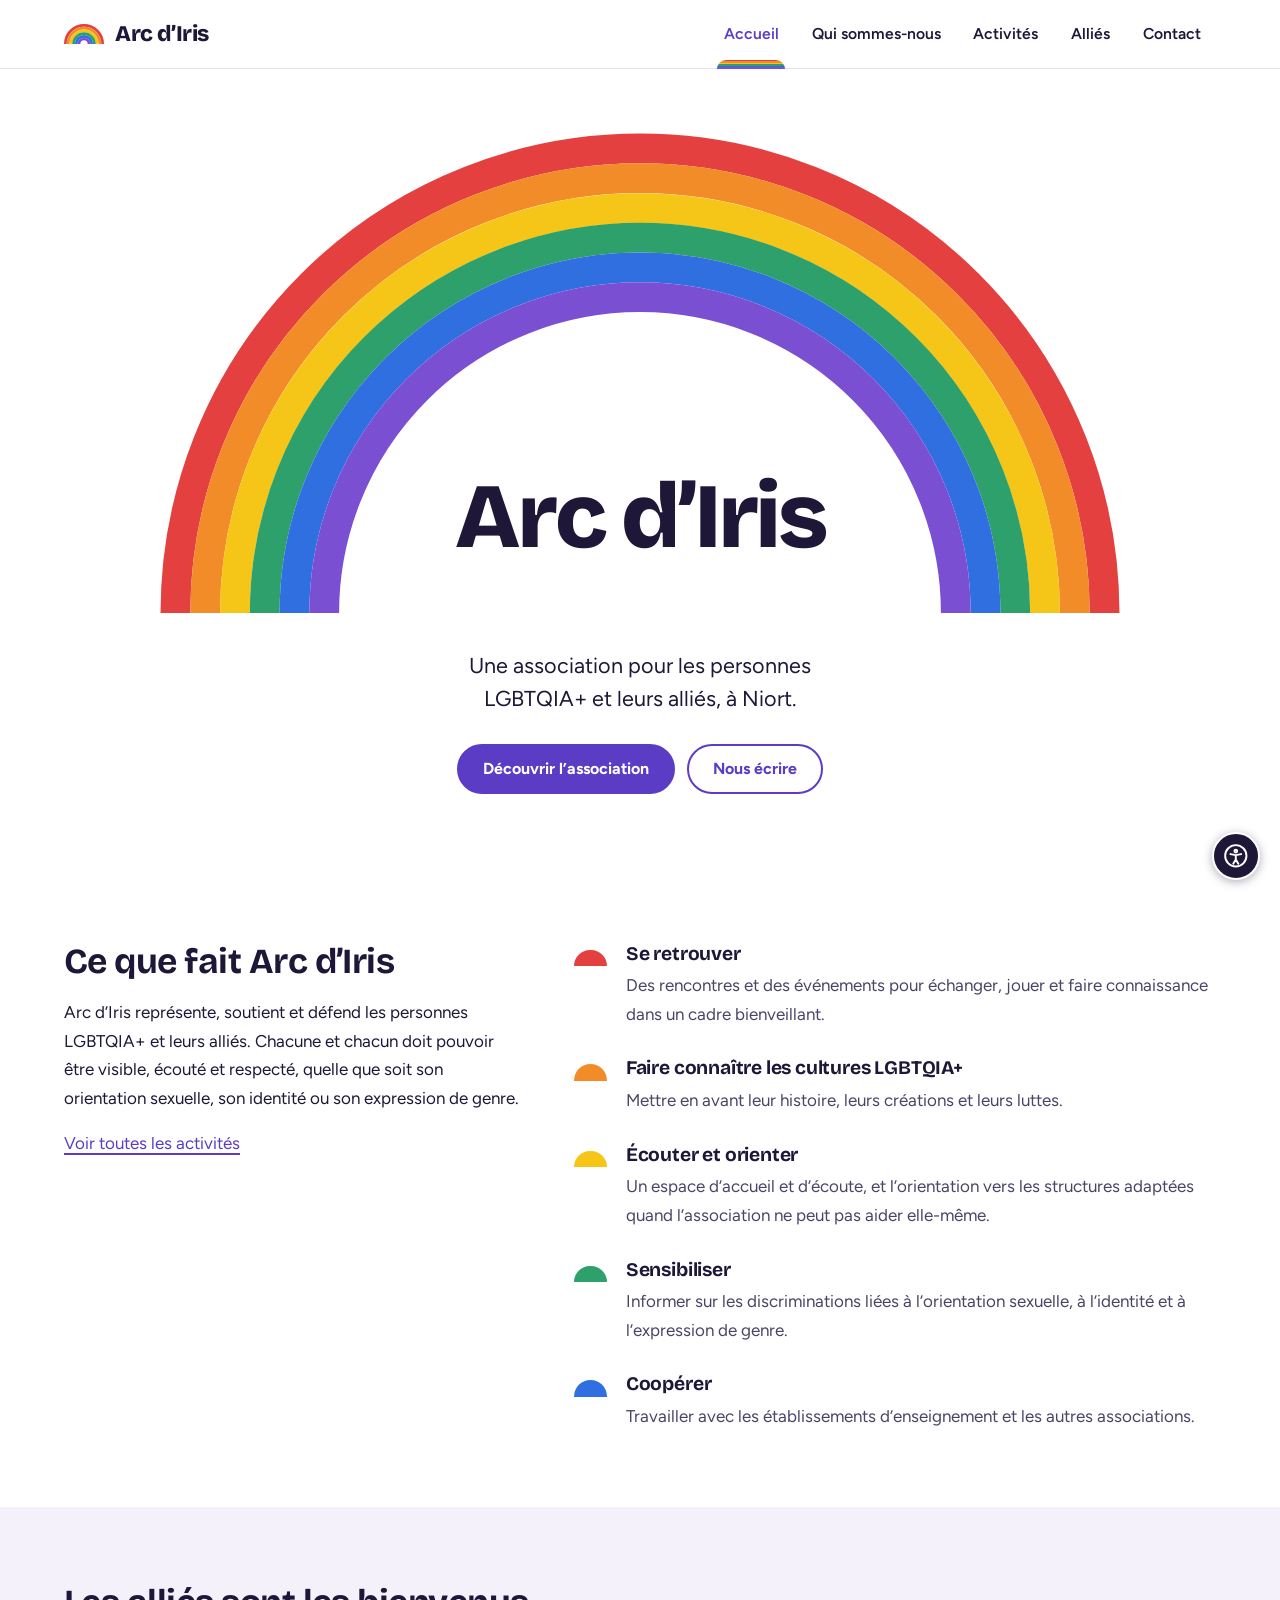
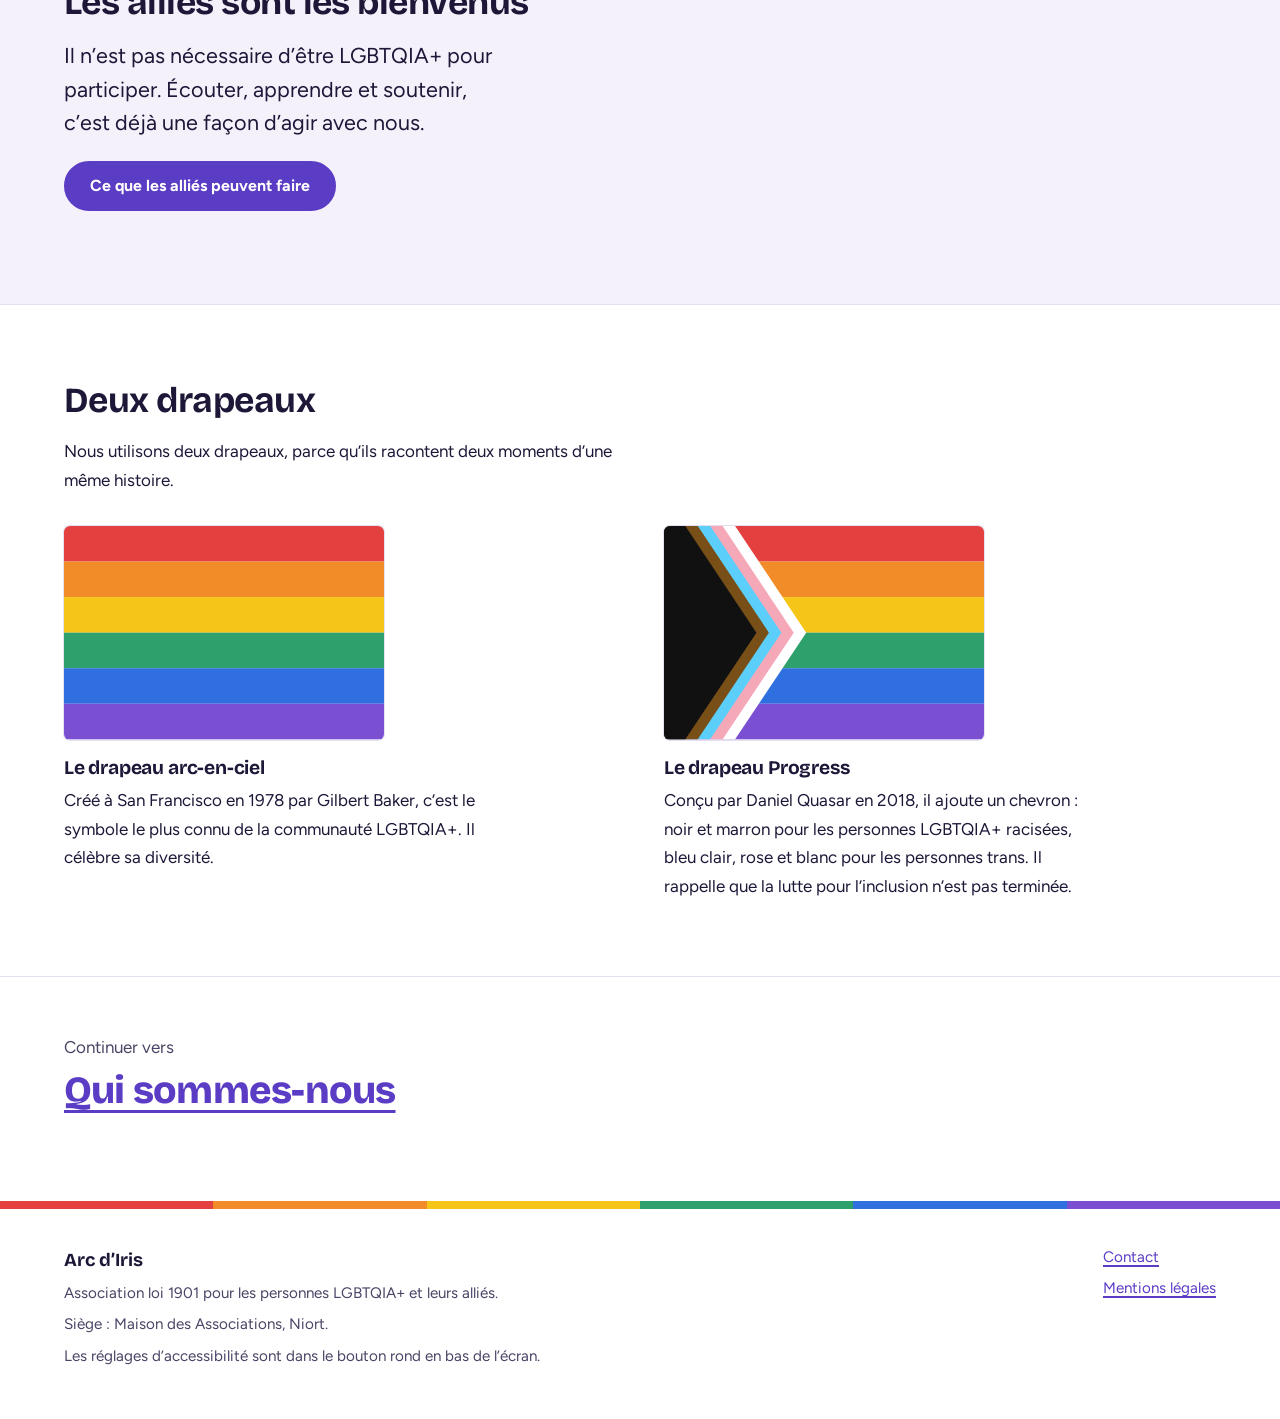
==== index.html @ 32a2a0da "Add files via upload" ====
<!doctype html>
<html lang="fr">
<head>
<meta charset="utf-8">
<meta name="viewport" content="width=device-width, initial-scale=1">
<title>Arc d’Iris – Association LGBTQIA+ et alliée à Niort</title>
<meta name="description" content="Arc d’Iris est une association loi 1901 qui représente, soutient et défend les personnes LGBTQIA+ et leurs alliés, à Niort.">
<meta name="theme-color" content="#ffffff">
<meta name="color-scheme" content="light">
<meta property="og:title" content="Arc d’Iris – Association LGBTQIA+ et alliée à Niort">
<meta property="og:description" content="Arc d’Iris est une association loi 1901 qui représente, soutient et défend les personnes LGBTQIA+ et leurs alliés, à Niort.">
<meta property="og:type" content="website">
<meta property="og:locale" content="fr_FR">
<link rel="icon" href="favicon.svg" type="image/svg+xml">
<link rel="preload" href="assets/fonts/bricolage-grotesque-latin-wght-normal.woff2" as="font" type="font/woff2" crossorigin>
<link rel="preload" href="assets/fonts/figtree-latin-wght-normal.woff2" as="font" type="font/woff2" crossorigin>
<script src="assets/js/prefs.js"></script>
<link rel="stylesheet" href="assets/css/style.css">
</head>
<body data-page="accueil">
<a class="lien-evitement" href="#contenu">Aller au contenu</a>
<header class="entete">
  <div class="wrap entete-interieur">
    <a class="marque" href="index.html" aria-label="Arc d’Iris, accueil"><svg viewBox="0 0 44 22" aria-hidden="true" focusable="false"><path class="b1" d="M1.5 22 A20.5 20.5 0 0 1 42.5 22"/><path class="b2" d="M4.5 22 A17.5 17.5 0 0 1 39.5 22"/><path class="b3" d="M7.5 22 A14.5 14.5 0 0 1 36.5 22"/><path class="b4" d="M10.5 22 A11.5 11.5 0 0 1 33.5 22"/><path class="b5" d="M13.5 22 A8.5 8.5 0 0 1 30.5 22"/><path class="b6" d="M16.5 22 A5.5 5.5 0 0 1 27.5 22"/></svg><span>Arc d’Iris</span></a>
    <nav class="nav" aria-label="Navigation principale"><a href="index.html" aria-current="page">Accueil<span class="arc-actif" aria-hidden="true"></span></a><a href="qui-sommes-nous.html">Qui sommes-nous</a><a href="activites.html">Activités</a><a href="allies.html">Alliés</a><a href="contact.html">Contact</a></nav>
  </div>
</header>
<main id="contenu">
<section class="heros">
  <div class="wrap">
    <div class="heros-arc">
      <svg viewBox="0 0 1200 600" aria-hidden="true" focusable="false"><defs>
      <pattern id="pm1" width="12" height="12" patternUnits="userSpaceOnUse" patternTransform="rotate(45)"><line x1="0" y1="0" x2="0" y2="12" stroke="#000" stroke-opacity=".5" stroke-width="3"/></pattern>
      <pattern id="pm2" width="14" height="14" patternUnits="userSpaceOnUse"><circle cx="7" cy="7" r="2.6" fill="#000" fill-opacity=".5"/></pattern>
      <pattern id="pm3" width="12" height="12" patternUnits="userSpaceOnUse"><line x1="0" y1="6" x2="12" y2="6" stroke="#000" stroke-opacity=".45" stroke-width="3"/></pattern>
      <pattern id="pm4" width="14" height="14" patternUnits="userSpaceOnUse" patternTransform="rotate(45)"><path d="M0 7H14M7 0V14" stroke="#000" stroke-opacity=".5" stroke-width="2.4"/></pattern>
      <pattern id="pm5" width="12" height="12" patternUnits="userSpaceOnUse"><line x1="6" y1="0" x2="6" y2="12" stroke="#000" stroke-opacity=".5" stroke-width="3"/></pattern>
      <pattern id="pm6" width="12" height="12" patternUnits="userSpaceOnUse" patternTransform="rotate(-45)"><line x1="0" y1="0" x2="0" y2="12" stroke="#000" stroke-opacity=".5" stroke-width="3"/></pattern>
    </defs><path class="bande b1" pathLength="1" style="--i:0" d="M38 600 A562 562 0 0 1 1162 600"/><path class="bande b2" pathLength="1" style="--i:1" d="M74 600 A526 526 0 0 1 1126 600"/><path class="bande b3" pathLength="1" style="--i:2" d="M110 600 A490 490 0 0 1 1090 600"/><path class="bande b4" pathLength="1" style="--i:3" d="M146 600 A454 454 0 0 1 1054 600"/><path class="bande b5" pathLength="1" style="--i:4" d="M182 600 A418 418 0 0 1 1018 600"/><path class="bande b6" pathLength="1" style="--i:5" d="M218 600 A382 382 0 0 1 982 600"/><path class="motif m1" stroke="url(#pm1)" d="M38 600 A562 562 0 0 1 1162 600"/><path class="motif m2" stroke="url(#pm2)" d="M74 600 A526 526 0 0 1 1126 600"/><path class="motif m3" stroke="url(#pm3)" d="M110 600 A490 490 0 0 1 1090 600"/><path class="motif m4" stroke="url(#pm4)" d="M146 600 A454 454 0 0 1 1054 600"/><path class="motif m5" stroke="url(#pm5)" d="M182 600 A418 418 0 0 1 1018 600"/><path class="motif m6" stroke="url(#pm6)" d="M218 600 A382 382 0 0 1 982 600"/></svg>
      <h1 class="heros-titre">Arc d’Iris</h1>
    </div>
    <div class="heros-texte">
      <p class="lead">Une association pour les personnes LGBTQIA+ et leurs alliés, à Niort.</p>
      <div class="actions">
        <a class="bouton" href="qui-sommes-nous.html">Découvrir l’association</a>
        <a class="bouton discret" href="contact.html">Nous écrire</a>
      </div>
    </div>
  </div>
</section>

<section class="bloc">
  <div class="wrap deux-col">
    <div>
      <h2>Ce que fait Arc d’Iris</h2>
      <p class="texte">Arc d’Iris représente, soutient et défend les personnes LGBTQIA+ et leurs alliés. Chacune et chacun doit pouvoir être visible, écouté et respecté, quelle que soit son orientation sexuelle, son identité ou son expression de genre.</p>
      <p class="texte"><a href="activites.html">Voir toutes les activités</a></p>
    </div>
    <ul class="liste-arc" style="margin-top:0"><li><h3>Se retrouver</h3><p>Des rencontres et des événements pour échanger, jouer et faire connaissance dans un cadre bienveillant.</p></li><li><h3>Faire connaître les cultures LGBTQIA+</h3><p>Mettre en avant leur histoire, leurs créations et leurs luttes.</p></li><li><h3>Écouter et orienter</h3><p>Un espace d’accueil et d’écoute, et l’orientation vers les structures adaptées quand l’association ne peut pas aider elle-même.</p></li><li><h3>Sensibiliser</h3><p>Informer sur les discriminations liées à l’orientation sexuelle, à l’identité et à l’expression de genre.</p></li><li><h3>Coopérer</h3><p>Travailler avec les établissements d’enseignement et les autres associations.</p></li></ul>
  </div>
</section>

<section class="bloc teinte">
  <div class="wrap">
    <h2>Les alliés sont les bienvenus</h2>
    <p class="lead">Il n’est pas nécessaire d’être LGBTQIA+ pour participer. Écouter, apprendre et soutenir, c’est déjà une façon d’agir avec nous.</p>
    <p style="margin-top:1.25rem"><a class="bouton" href="allies.html">Ce que les alliés peuvent faire</a></p>
  </div>
</section>

<section class="bloc">
  <div class="wrap">
    <h2>Deux drapeaux</h2>
    <p class="texte">Nous utilisons deux drapeaux, parce qu’ils racontent deux moments d’une même histoire.</p>
    <div class="drapeaux">
      <figure class="drapeau" style="margin:0">
        <svg viewBox="0 0 90 60" role="img" aria-label="Drapeau arc-en-ciel : six bandes horizontales, du rouge en haut au violet en bas"><rect y="0" width="90" height="10" class="f1"/><rect y="10" width="90" height="10" class="f2"/><rect y="20" width="90" height="10" class="f3"/><rect y="30" width="90" height="10" class="f4"/><rect y="40" width="90" height="10" class="f5"/><rect y="50" width="90" height="10" class="f6"/></svg>
        <figcaption><h3>Le drapeau arc-en-ciel</h3>Créé à San Francisco en 1978 par Gilbert Baker, c’est le symbole le plus connu de la communauté LGBTQIA+. Il célèbre sa diversité.</figcaption>
      </figure>
      <figure class="drapeau" style="margin:0">
        <svg viewBox="0 0 90 60" role="img" aria-label="Drapeau Progress : les six bandes arc-en-ciel, avec un chevron pointant vers la droite en noir, marron, bleu clair, rose et blanc"><rect y="0" width="90" height="10" class="f1"/><rect y="10" width="90" height="10" class="f2"/><rect y="20" width="90" height="10" class="f3"/><rect y="30" width="90" height="10" class="f4"/><rect y="40" width="90" height="10" class="f5"/><rect y="50" width="90" height="10" class="f6"/><polygon class="fb" points="0,0 20,0 40,30 20,60 0,60"/><polygon class="fr" points="0,0 16.5,0 36.5,30 16.5,60 0,60"/><polygon class="fc" points="0,0 13,0 33,30 13,60 0,60"/><polygon class="fm" points="0,0 9.5,0 29.5,30 9.5,60 0,60"/><polygon class="fn" points="0,0 6,0 26,30 6,60 0,60"/></svg>
        <figcaption><h3>Le drapeau Progress</h3>Conçu par Daniel Quasar en 2018, il ajoute un chevron&nbsp;: noir et marron pour les personnes LGBTQIA+ racisées, bleu clair, rose et blanc pour les personnes trans. Il rappelle que la lutte pour l’inclusion n’est pas terminée.</figcaption>
      </figure>
    </div>
  </div>
</section>
<div class="suite"><div class="wrap">
  <p>Continuer vers</p>
  <a href="qui-sommes-nous.html">Qui sommes-nous</a>
</div></div>
</main>
<footer class="pied">
  <div class="pied-arc" aria-hidden="true"></div>
  <div class="wrap pied-interieur">
    <div>
      <p><strong>Arc d’Iris</strong></p>
      <p>Association loi 1901 pour les personnes LGBTQIA+ et leurs alliés.</p>
      <p>Siège&nbsp;: Maison des Associations, Niort.</p>
      <p>Les réglages d’accessibilité sont dans le bouton rond en bas de l’écran.</p>
    </div>
    <div class="pied-liens">
      <a href="contact.html">Contact</a>
      <a href="mentions-legales.html">Mentions légales</a>
    </div>
  </div>
</footer>
<nav class="onglets" aria-label="Navigation principale (mobile)"><a href="index.html" aria-current="page" aria-label="Accueil"><span class="arc-actif" aria-hidden="true"></span><svg viewBox="0 0 24 24" aria-hidden="true" focusable="false"><path d="M3 9l9-7 9 7v11a2 2 0 0 1-2 2H5a2 2 0 0 1-2-2z"/><polyline points="9 22 9 12 15 12 15 22"/></svg><span>Accueil</span></a><a href="qui-sommes-nous.html" aria-label="Qui sommes-nous"><svg viewBox="0 0 24 24" aria-hidden="true" focusable="false"><path d="M17 21v-2a4 4 0 0 0-4-4H5a4 4 0 0 0-4 4v2"/><circle cx="9" cy="7" r="4"/><path d="M23 21v-2a4 4 0 0 0-3-3.87"/><path d="M16 3.13a4 4 0 0 1 0 7.75"/></svg><span>Nous</span></a><a href="activites.html" aria-label="Activités"><svg viewBox="0 0 24 24" aria-hidden="true" focusable="false"><rect x="3" y="4" width="18" height="18" rx="2"/><line x1="16" y1="2" x2="16" y2="6"/><line x1="8" y1="2" x2="8" y2="6"/><line x1="3" y1="10" x2="21" y2="10"/></svg><span>Activités</span></a><a href="allies.html" aria-label="Alliés"><svg viewBox="0 0 24 24" aria-hidden="true" focusable="false"><path d="M20.84 4.61a5.5 5.5 0 0 0-7.78 0L12 5.67l-1.06-1.06a5.5 5.5 0 0 0-7.78 7.78l1.06 1.06L12 21.23l7.78-7.78 1.06-1.06a5.5 5.5 0 0 0 0-7.78z"/></svg><span>Alliés</span></a><a href="contact.html" aria-label="Contact"><svg viewBox="0 0 24 24" aria-hidden="true" focusable="false"><path d="M4 4h16c1.1 0 2 .9 2 2v12c0 1.1-.9 2-2 2H4c-1.1 0-2-.9-2-2V6c0-1.1.9-2 2-2z"/><polyline points="22,6 12,13 2,6"/></svg><span>Contact</span></a></nav>
<button type="button" id="acc-bouton" class="acc-bouton" aria-expanded="false" aria-controls="acc-panneau" aria-label="Réglages d’accessibilité"><svg viewBox="0 0 24 24" aria-hidden="true" focusable="false"><circle cx="12" cy="12" r="10"/><circle cx="12" cy="7.6" r="1.3"/><path d="M7 10.4l5 1 5-1M12 11.4v4M9.6 19.5l2.4-4.1 2.4 4.1"/></svg></button>
<div id="acc-panneau" class="acc-panneau" role="dialog" aria-labelledby="acc-titre" hidden>
  <div class="acc-entete"><h2 id="acc-titre">Accessibilité</h2><button type="button" class="acc-fermer" aria-label="Fermer les réglages">×</button></div>
  <fieldset><legend>Couleurs</legend><div class="acc-choix"><label><input type="radio" name="p-couleurs" data-pref="couleurs" value="arc"><span>Arc-en-ciel</span></label><label><input type="radio" name="p-couleurs" data-pref="couleurs" value="daltonien"><span>Daltonisme</span></label><label><input type="radio" name="p-couleurs" data-pref="couleurs" value="mono"><span>Sans couleur</span></label></div><p class="acc-aide">«&nbsp;Daltonisme&nbsp;» utilise une palette lisible par tous les types de daltonisme et ajoute des motifs sur les bandes.</p></fieldset>
  <label class="acc-interrupteur"><input type="checkbox" data-pref="contraste" data-oui="eleve"><span>Contraste élevé</span></label>
  <fieldset><legend>Taille du texte</legend><div class="acc-choix"><label><input type="radio" name="p-taille" data-pref="taille" value="1"><span>A</span></label><label><input type="radio" name="p-taille" data-pref="taille" value="2"><span>A+</span></label><label><input type="radio" name="p-taille" data-pref="taille" value="3"><span>A++</span></label></div></fieldset>
  <label class="acc-interrupteur"><input type="checkbox" data-pref="police" data-oui="lisible"><span>Police très lisible</span></label>
  <label class="acc-interrupteur"><input type="checkbox" data-pref="espace" data-oui="aere"><span>Texte plus aéré</span></label>
  <label class="acc-interrupteur"><input type="checkbox" data-pref="mouvement" data-oui="reduit"><span>Réduire les animations</span></label>
  <fieldset><legend>Côté du pouce</legend><div class="acc-choix"><label><input type="radio" name="p-cote" data-pref="cote" value="gauche"><span>À gauche</span></label><label><input type="radio" name="p-cote" data-pref="cote" value="droite"><span>À droite</span></label></div><p class="acc-aide">Place ce bouton du côté de votre main.</p></fieldset>
  <label class="acc-interrupteur"><input type="checkbox" data-pref="zones" data-oui="grandes"><span>Grandes zones à toucher</span></label>
  <label class="acc-interrupteur"><input type="checkbox" data-pref="fleches" data-oui="oui"><span>Naviguer avec les flèches du clavier</span></label>
  <fieldset data-lecture><legend>Écouter cette page</legend>
    <div class="acc-lecture">
      <button type="button" data-lire="start">Écouter</button>
      <button type="button" data-lire="pause">Pause</button>
      <button type="button" data-lire="stop">Arrêter</button>
    </div>
    <div class="acc-lecture" style="margin-top:.5rem">
      <span class="acc-vitesse">Vitesse
        <button type="button" data-lire="moins" aria-label="Ralentir la lecture">−</button>
        <span class="acc-vitesse-val" aria-live="polite">1,0×</span>
        <button type="button" data-lire="plus" aria-label="Accélérer la lecture">+</button>
      </span>
    </div>
    <p class="acc-etat" role="status"></p>
  </fieldset>
  <button type="button" class="acc-reset">Rétablir les réglages d’origine</button>
</div>
<script src="assets/js/app.js" defer></script>
</body>
</html>
---- assets/css/style.css ----
/* Arc d'Iris — feuille de style unique
   Principes : fond blanc, violet d'iris comme identité, arc-en-ciel en accent,
   la couleur n'est jamais la seule source d'information. */

@font-face { font-family: "Bricolage Grotesque"; src: url("../fonts/bricolage-grotesque-latin-wght-normal.woff2") format("woff2"); font-weight: 200 800; font-display: swap; }
@font-face { font-family: "Figtree"; src: url("../fonts/figtree-latin-wght-normal.woff2") format("woff2"); font-weight: 300 900; font-display: swap; }
@font-face { font-family: "Atkinson Hyperlegible"; src: url("../fonts/atkinson-hyperlegible-latin-400-normal.woff2") format("woff2"); font-weight: 400; font-display: swap; }
@font-face { font-family: "Atkinson Hyperlegible"; src: url("../fonts/atkinson-hyperlegible-latin-700-normal.woff2") format("woff2"); font-weight: 700; font-display: swap; }

/* ---------- Jetons ---------- */
:root {
  --blanc: #ffffff;
  --encre: #1e1738;
  --encre-doux: #4a4466;
  --filet: #e4e0ef;

  /* Les six bandes de l'arc */
  --c1: #e4403f; --c2: #f28c28; --c3: #f5c518; --c4: #2ea06b; --c5: #2f6fe0; --c6: #7a4fd2;

  /* Accent par page (versions foncées : lisibles en texte sur blanc) */
  --acc-accueil: #5b3cc4;
  --acc-qui: #1d4ed8;
  --acc-activites: #c2410c;
  --acc-allies: #15803d;
  --acc-contact: #be185d;
  --acc-legal: #5b3cc4;

  --police-titre: "Bricolage Grotesque", "Trebuchet MS", system-ui, sans-serif;
  --police-texte: "Figtree", system-ui, -apple-system, "Segoe UI", sans-serif;

  --gutter: 1.25rem;
  --entete-h: 4.25rem;
  --onglets-h: 4.5rem;
  --rayon: 0.75rem;
}

/* Palette adaptée aux daltoniens (Okabe-Ito) + motifs sur les bandes */
html[data-couleurs="daltonien"] {
  --c1: #d55e00; --c2: #e69f00; --c3: #f0e442; --c4: #009e73; --c5: #0072b2; --c6: #cc79a7;
  --acc-accueil: #0072b2; --acc-qui: #0072b2; --acc-activites: #a84300;
  --acc-allies: #00785a; --acc-contact: #9b3f7b; --acc-legal: #0072b2;
}
/* Sans couleur */
html[data-couleurs="mono"] {
  --c1: #2b2b2b; --c2: #565656; --c3: #818181; --c4: #a8a8a8; --c5: #c9c9c9; --c6: #e2e2e2;
  --acc-accueil: #1e1738; --acc-qui: #1e1738; --acc-activites: #1e1738;
  --acc-allies: #1e1738; --acc-contact: #1e1738; --acc-legal: #1e1738;
}
/* Contraste élevé */
html[data-contraste="eleve"] {
  --encre: #000000; --encre-doux: #000000; --filet: #000000;
  --acc-accueil: #26187f; --acc-qui: #26187f; --acc-activites: #26187f;
  --acc-allies: #26187f; --acc-contact: #26187f; --acc-legal: #26187f;
}

html[data-police="lisible"] { --police-titre: "Atkinson Hyperlegible", system-ui, sans-serif; --police-texte: "Atkinson Hyperlegible", system-ui, sans-serif; }
html[data-taille="2"] { font-size: 112.5%; }
html[data-taille="3"] { font-size: 125%; }

body[data-page="accueil"] { --accent: var(--acc-accueil); }
body[data-page="qui"] { --accent: var(--acc-qui); }
body[data-page="activites"] { --accent: var(--acc-activites); }
body[data-page="allies"] { --accent: var(--acc-allies); }
body[data-page="contact"] { --accent: var(--acc-contact); }
body[data-page="legal"] { --accent: var(--acc-legal); }

/* ---------- Base ---------- */
*, *::before, *::after { box-sizing: border-box; }
html { scroll-behavior: smooth; -webkit-text-size-adjust: 100%; }
body {
  margin: 0;
  background: var(--blanc);
  color: var(--encre);
  font-family: var(--police-texte);
  font-size: 1.0625rem;
  line-height: 1.68;
  text-rendering: optimizeLegibility;
}
html[data-espace="aere"] body { line-height: 1.95; letter-spacing: 0.03em; word-spacing: 0.12em; }
html[data-espace="aere"] p { margin-bottom: 1.6em; }

h1, h2, h3 { font-family: var(--police-titre); color: var(--encre); margin: 0; text-wrap: balance; }
h1 { font-weight: 800; font-size: clamp(2.5rem, 6.5vw, 4.25rem); line-height: 1.04; letter-spacing: -0.03em; }
h2 { font-weight: 700; font-size: clamp(1.55rem, 3.3vw, 2.2rem); line-height: 1.15; letter-spacing: -0.015em; margin-bottom: 1rem; }
h3 { font-weight: 700; font-size: 1.2rem; line-height: 1.3; letter-spacing: -0.01em; }
p { margin: 0 0 1em; text-wrap: pretty; }
.lead, .heros-texte p { text-wrap: balance; }

a { color: var(--accent, var(--acc-accueil)); text-decoration-thickness: 2px; text-underline-offset: 0.22em; }
a:hover { color: color-mix(in srgb, var(--accent) 75%, #000); }

:focus-visible { outline: 3px solid var(--accent, var(--acc-accueil)); outline-offset: 3px; border-radius: 4px; }

.wrap { width: min(100% - 2 * var(--gutter), 72rem); margin-inline: auto; }
.texte { max-width: 40rem; }
.wrap.texte { max-width: none; }
.wrap.texte > * { max-width: 40rem; }
.lead { font-size: clamp(1.15rem, 2vw, 1.35rem); line-height: 1.55; color: var(--encre); max-width: 38rem; }
.sr-only { position: absolute; width: 1px; height: 1px; margin: -1px; padding: 0; overflow: hidden; clip: rect(0 0 0 0); white-space: nowrap; border: 0; }

.lien-evitement { position: absolute; left: var(--gutter); top: -4rem; z-index: 200; background: var(--encre); color: #fff; padding: 0.75rem 1.1rem; border-radius: 0 0 var(--rayon) var(--rayon); }
.lien-evitement:focus { top: 0; color: #fff; }

/* ---------- Transitions entre pages ---------- */
@media (prefers-reduced-motion: no-preference) {
  @view-transition { navigation: auto; }
}
::view-transition-old(root) { animation: 160ms ease-in both fondu-sortie; }
::view-transition-new(root) { animation: 320ms ease-out 60ms both fondu-entree; }
@keyframes fondu-sortie { to { opacity: 0; } }
@keyframes fondu-entree { from { opacity: 0; transform: translateY(6px); } }
::view-transition-group(arc-nav) { animation-duration: 420ms; animation-timing-function: cubic-bezier(0.3, 0.7, 0.2, 1); }
.entete { view-transition-name: entete; }
.onglets { view-transition-name: onglets; }
.acc-bouton { view-transition-name: acc-bouton; }
.arc-actif { view-transition-name: arc-nav; }
html[data-mouvement="reduit"]::view-transition-group(*),
html[data-mouvement="reduit"]::view-transition-old(*),
html[data-mouvement="reduit"]::view-transition-new(*) { animation: none !important; }

/* ---------- En-tête ---------- */
.entete {
  position: sticky; top: 0; z-index: 50;
  background: rgba(255, 255, 255, 0.94);
  -webkit-backdrop-filter: blur(8px); backdrop-filter: blur(8px);
  border-bottom: 1px solid var(--filet);
  transition: transform 0.28s ease;
}
.entete-interieur { display: flex; align-items: center; justify-content: space-between; min-height: var(--entete-h); }
.marque { display: inline-flex; align-items: center; gap: 0.7rem; text-decoration: none; color: var(--encre); font: 800 1.4rem/1 var(--police-titre); letter-spacing: -0.025em; }
.marque:hover { color: var(--encre); }
.marque svg { width: 2.5rem; height: 1.25rem; fill: none; stroke-width: 3; }
.b1 { stroke: var(--c1); } .b2 { stroke: var(--c2); } .b3 { stroke: var(--c3); }
.b4 { stroke: var(--c4); } .b5 { stroke: var(--c5); } .b6 { stroke: var(--c6); }

.nav { display: none; }
@media (min-width: 52rem) { .nav { display: flex; gap: 0.15rem; } }
.nav a {
  position: relative; display: flex; align-items: center; min-height: var(--entete-h);
  padding: 0 0.95rem; color: var(--encre); text-decoration: none; font-weight: 600; font-size: 0.98rem;
}
.nav a:hover, .nav a[aria-current="page"] { color: var(--accent); }
html[data-zones="grandes"] .nav a { padding: 0 1.3rem; }

/* Petit arc-en-ciel qui marque la page active et glisse d'une page à l'autre */
.arc-actif {
  position: absolute; left: 0.55rem; right: 0.55rem; bottom: -1px; height: 9px;
  border-radius: 9px 9px 0 0;
  background: linear-gradient(to bottom,
    var(--c1) 0 16.66%, var(--c2) 16.66% 33.33%, var(--c3) 33.33% 50%,
    var(--c4) 50% 66.66%, var(--c5) 66.66% 83.33%, var(--c6) 83.33% 100%);
  pointer-events: none;
}

/* Barre d'onglets (mobile) : à portée de pouce */
.onglets {
  display: flex; position: fixed; left: 0; right: 0; bottom: 0; z-index: 60;
  background: #fff; border-top: 1px solid var(--filet);
  padding-bottom: env(safe-area-inset-bottom);
}
@media (min-width: 52rem) { .onglets { display: none; } }
.onglets a {
  position: relative; flex: 1; display: flex; flex-direction: column; align-items: center; justify-content: center; gap: 0.25rem;
  min-height: var(--onglets-h); padding: 0.4rem 0.2rem; color: var(--encre-doux);
  text-decoration: none; font-size: 0.8rem; font-weight: 600; line-height: 1.1;
}
.onglets a[aria-current="page"] { color: var(--accent); }
.onglets svg { width: 1.45rem; height: 1.45rem; fill: none; stroke: currentColor; stroke-width: 1.8; stroke-linecap: round; stroke-linejoin: round; }
.onglets .arc-actif { top: -1px; bottom: auto; left: 24%; right: 24%; border-radius: 0 0 9px 9px; background: linear-gradient(to top,
    var(--c1) 0 16.66%, var(--c2) 16.66% 33.33%, var(--c3) 33.33% 50%,
    var(--c4) 50% 66.66%, var(--c5) 66.66% 83.33%, var(--c6) 83.33% 100%); }
html[data-zones="grandes"] .onglets a { min-height: 5.25rem; font-size: 0.88rem; }
@media (max-width: 51.99rem) {
  body { padding-bottom: calc(var(--onglets-h) + env(safe-area-inset-bottom)); }
  html.est-defilement-bas .entete { transform: translateY(-100%); }
}

/* ---------- Boutons ---------- */
.actions { display: flex; flex-wrap: wrap; gap: 0.75rem; }
.bouton {
  display: inline-flex; align-items: center; justify-content: center; min-height: 3.1rem;
  padding: 0.7rem 1.5rem; border-radius: 999px; border: 2px solid var(--accent);
  background: var(--accent); color: #fff; font: 700 1rem/1.2 var(--police-texte);
  text-decoration: none; cursor: pointer; transition: background 0.2s, color 0.2s;
}
.bouton:hover { background: color-mix(in srgb, var(--accent) 80%, #000); border-color: color-mix(in srgb, var(--accent) 80%, #000); color: #fff; }
.bouton.discret { background: transparent; color: var(--accent); }
.bouton.discret:hover { background: color-mix(in srgb, var(--accent) 10%, #fff); color: var(--accent); }
html[data-zones="grandes"] .bouton { min-height: 3.75rem; padding-inline: 2rem; }
@media (max-width: 30rem) { .actions .bouton { flex: 1 1 100%; } }

/* ---------- Accueil : l'arc ---------- */
.heros { padding: clamp(1.5rem, 4vw, 3rem) 0 clamp(2.5rem, 6vw, 4.5rem); }
.heros-arc { position: relative; aspect-ratio: 2 / 1; max-width: 62rem; margin-inline: auto; }
.heros-arc svg { position: absolute; inset: 0; width: 100%; height: 100%; display: block; overflow: visible; }
.bande { fill: none; stroke-width: 36; }
.bande.b1 { stroke: var(--c1); } .bande.b2 { stroke: var(--c2); } .bande.b3 { stroke: var(--c3); }
.bande.b4 { stroke: var(--c4); } .bande.b5 { stroke: var(--c5); } .bande.b6 { stroke: var(--c6); }
.motif { fill: none; stroke-width: 36; display: none; }
html[data-couleurs="daltonien"] .motif, html[data-couleurs="mono"] .motif { display: inline; }
html[data-couleurs="daltonien"] .motif.m3 { display: none; }
.heros-titre {
  position: absolute; left: 50%; bottom: 10%; transform: translateX(-50%);
  margin: 0; white-space: nowrap; text-align: center;
  font-size: clamp(2.1rem, 9.4vw, 5.75rem); font-weight: 800; letter-spacing: -0.04em; line-height: 1;
}
.heros-texte { text-align: center; margin-top: clamp(1.25rem, 3vw, 2.25rem); }
.heros-texte .lead { margin-inline: auto; margin-bottom: 1.75rem; }
.heros-texte .actions { justify-content: center; }

@media (prefers-reduced-motion: no-preference) {
  html:not([data-mouvement="reduit"]) .bande { stroke-dasharray: 1; stroke-dashoffset: 1; animation: trace 1.15s cubic-bezier(0.25, 0.7, 0.2, 1) both; animation-delay: calc(var(--i) * 110ms); }
  html:not([data-mouvement="reduit"]) .motif { opacity: 0; animation: apparait 0.4s ease 1.4s both; }
  html:not([data-mouvement="reduit"]) .heros-titre { animation: apparait 0.7s ease 0.5s both; }
  @keyframes trace { to { stroke-dashoffset: 0; } }
  @keyframes apparait { from { opacity: 0; } to { opacity: 1; } }
}

/* ---------- Sections ---------- */
.bloc { padding-block: clamp(2.75rem, 6vw, 4.75rem); }
.bloc + .bloc { border-top: 1px solid var(--filet); }
.bloc.teinte { background: color-mix(in srgb, var(--accent) 7%, #fff); border-top: 0; }
html[data-contraste="eleve"] .bloc.teinte { background: #fff; border-block: 3px solid #000; }
.deux-col { display: grid; gap: clamp(1.5rem, 4vw, 4rem); }
@media (min-width: 52rem) { .deux-col { grid-template-columns: minmax(0, 5fr) minmax(0, 7fr); align-items: start; } }

/* En-tête de page secondaire + arc d'angle dans la couleur de la page */
.page-tete { position: relative; overflow: hidden; padding-block: clamp(2.5rem, 7vw, 5rem) clamp(1.5rem, 4vw, 2.5rem); }
.page-tete h1 { margin-bottom: 1.25rem; max-width: 14ch; }
.page-tete .lead { margin-bottom: 0; }
.coin-arc { position: absolute; top: 0; right: 0; width: clamp(9rem, 26vw, 19rem); height: auto; pointer-events: none; }
.coin-arc path { fill: none; stroke: var(--accent); stroke-width: 24; }
.coin-arc path:nth-child(2) { stroke-opacity: 0.6; }
.coin-arc path:nth-child(3) { stroke-opacity: 0.3; }
html[data-contraste="eleve"] .coin-arc path { stroke-opacity: 1; }

/* Liste d'actions : marqueur en arc, sans numérotation (ce n'est pas une suite) */
.liste-arc { list-style: none; margin: 2rem 0 0; padding: 0; display: grid; gap: 1.75rem; }
.liste-arc li { position: relative; padding-left: 3.25rem; max-width: 40rem; }
.liste-arc li::before { content: ""; position: absolute; left: 0; top: 0.5rem; width: 2.1rem; height: 1.05rem; border-radius: 1.05rem 1.05rem 0 0; background: var(--marque, var(--accent)); }
.liste-arc li:nth-child(1) { --marque: var(--c1); } .liste-arc li:nth-child(2) { --marque: var(--c2); }
.liste-arc li:nth-child(3) { --marque: var(--c3); } .liste-arc li:nth-child(4) { --marque: var(--c4); }
.liste-arc li:nth-child(5) { --marque: var(--c5); }
.liste-arc h3 { margin-bottom: 0.3rem; }
.liste-arc p { margin: 0; color: var(--encre-doux); }
html[data-contraste="eleve"] .liste-arc p { color: #000; }

/* Drapeaux */
.drapeaux { display: grid; gap: 2rem; margin-top: 2rem; }
@media (min-width: 46rem) { .drapeaux { grid-template-columns: 1fr 1fr; gap: 3rem; } }
.drapeau svg { display: block; width: 100%; max-width: 20rem; height: auto; border-radius: 6px; box-shadow: 0 0 0 1px var(--filet); }
.drapeau figcaption { margin-top: 1rem; max-width: 26rem; }
.drapeau h3 { margin-bottom: 0.35rem; }

/* Listes de texte */
.liste-simple { padding-left: 1.2rem; margin: 1.25rem 0 0; max-width: 40rem; }
.liste-simple li { margin-bottom: 0.9rem; padding-left: 0.3rem; }
.liste-simple li::marker { color: var(--accent); }
.vide { border: 2px dashed color-mix(in srgb, var(--accent) 45%, #fff); border-radius: var(--rayon); padding: 1.5rem; max-width: 40rem; }
html[data-contraste="eleve"] .vide { border-color: #000; }
.vide p:last-child { margin-bottom: 0; }

.carte-contact { font-family: var(--police-titre); font-size: clamp(1.35rem, 3.2vw, 1.9rem); font-weight: 700; line-height: 1.3; overflow-wrap: anywhere; }
address { font-style: normal; }
.a-completer { background: #fff3b0; color: #3b2f00; padding: 0.05em 0.35em; border-radius: 4px; outline: 1px dashed #b08900; }

/* Suite de lecture */
.suite { border-top: 1px solid var(--filet); padding-block: clamp(2.25rem, 5vw, 3.5rem); }
.suite p { margin: 0 0 0.3rem; color: var(--encre-doux); }
html[data-contraste="eleve"] .suite p { color: #000; }
.suite a { display: inline-block; font: 800 clamp(1.5rem, 3.6vw, 2.4rem)/1.2 var(--police-titre); letter-spacing: -0.02em; text-decoration-thickness: 3px; text-underline-offset: 0.18em; }

/* ---------- Pied de page ---------- */
.pied { margin-top: 2rem; }
.pied-arc { height: 8px; background: linear-gradient(to right, var(--c1) 0 16.66%, var(--c2) 16.66% 33.33%, var(--c3) 33.33% 50%, var(--c4) 50% 66.66%, var(--c5) 66.66% 83.33%, var(--c6) 83.33% 100%); }
.pied-interieur { display: grid; gap: 1.5rem; padding-block: 2.25rem 2.75rem; }
@media (min-width: 46rem) { .pied-interieur { grid-template-columns: 1fr auto; align-items: start; } }
.pied p { margin: 0 0 0.35rem; color: var(--encre-doux); font-size: 0.95rem; }
html[data-contraste="eleve"] .pied p { color: #000; }
.pied strong { font-family: var(--police-titre); color: var(--encre); font-size: 1.15rem; }
.pied-liens { display: flex; flex-direction: column; gap: 0.35rem; font-size: 0.95rem; }

/* ---------- Texte courant des pages légales ---------- */
.legal h2 { margin-top: 2.25rem; font-size: 1.4rem; }
.legal h2:first-child { margin-top: 0; }
.legal dl { margin: 0; max-width: 40rem; }
.legal dt { font-weight: 700; margin-top: 1rem; }
.legal dd { margin: 0.1rem 0 0; }

/* ---------- Accessibilité : bouton et panneau ---------- */
.acc-bouton {
  position: fixed; z-index: 70; right: 1rem;
  bottom: calc(var(--onglets-h) + 0.9rem + env(safe-area-inset-bottom));
  width: 3rem; height: 3rem; display: grid; place-items: center; padding: 0; cursor: pointer;
  border-radius: 50%; border: 2px solid #fff; background: var(--encre); color: #fff;
  box-shadow: 0 2px 10px rgba(30, 23, 56, 0.35);
  transition: transform 0.25s ease, opacity 0.25s ease;
}
@media (min-width: 52rem) { .acc-bouton { bottom: 1.25rem; right: 1.25rem; } }
html[data-cote="gauche"] .acc-bouton { right: auto; left: 1rem; }
@media (min-width: 52rem) { html[data-cote="gauche"] .acc-bouton { left: 1.25rem; } }
html[data-zones="grandes"] .acc-bouton { width: 3.6rem; height: 3.6rem; }
.acc-bouton svg { width: 1.6rem; height: 1.6rem; fill: none; stroke: currentColor; stroke-width: 1.8; stroke-linecap: round; stroke-linejoin: round; }
.acc-bouton:hover { background: var(--accent, var(--encre)); }
html.est-defilement-bas .acc-bouton:not([aria-expanded="true"]) { opacity: 0; transform: scale(0.8); pointer-events: none; }
html.est-defilement-bas .acc-bouton:focus-visible { opacity: 1; transform: none; pointer-events: auto; }

.acc-panneau {
  position: fixed; z-index: 80; left: 0; right: 0; bottom: 0; max-height: 82dvh; overflow-y: auto; overscroll-behavior: contain;
  background: #fff; color: var(--encre); border-radius: 1.25rem 1.25rem 0 0; border: 1px solid var(--filet);
  box-shadow: 0 -8px 40px rgba(30, 23, 56, 0.25); padding: 1.1rem var(--gutter) calc(1.25rem + env(safe-area-inset-bottom));
}
.acc-panneau[hidden] { display: none; }
@media (min-width: 52rem) {
  .acc-panneau { left: auto; right: 1.25rem; bottom: 5.25rem; width: 24rem; max-height: calc(100dvh - 7rem); border-radius: 1rem; padding: 1.25rem; }
  html[data-cote="gauche"] .acc-panneau { right: auto; left: 1.25rem; }
}
.acc-entete { display: flex; align-items: center; justify-content: space-between; margin-bottom: 0.75rem; }
.acc-entete h2 { margin: 0; font-size: 1.25rem; }
.acc-fermer { min-width: 2.75rem; min-height: 2.75rem; border: 0; background: transparent; color: var(--encre); font-size: 1.6rem; line-height: 1; cursor: pointer; border-radius: 50%; }
.acc-fermer:hover { background: var(--filet); }
.acc-panneau fieldset { border: 0; margin: 0 0 1.1rem; padding: 0; min-width: 0; }
.acc-panneau legend, .acc-titre { font: 700 0.95rem/1.3 var(--police-texte); padding: 0; margin-bottom: 0.45rem; color: var(--encre); }
.acc-choix { display: flex; flex-wrap: wrap; gap: 0.4rem; }
.acc-choix label { position: relative; flex: 1 1 auto; }
.acc-choix input, .acc-interrupteur input { position: absolute; opacity: 0; width: 1px; height: 1px; }
.acc-choix span {
  display: flex; align-items: center; justify-content: center; text-align: center; min-height: 2.75rem; padding: 0.45rem 0.8rem;
  border: 2px solid var(--filet); border-radius: 0.65rem; font-size: 0.92rem; font-weight: 600; cursor: pointer; background: #fff;
}
html[data-zones="grandes"] .acc-choix span { min-height: 3.4rem; }
.acc-choix input:checked + span { background: var(--encre); border-color: var(--encre); color: #fff; }
.acc-choix input:focus-visible + span, .acc-interrupteur input:focus-visible + span { outline: 3px solid var(--accent, var(--acc-accueil)); outline-offset: 2px; }
.acc-interrupteur { position: relative; display: block; margin-bottom: 0.4rem; }
.acc-interrupteur + fieldset, fieldset + .acc-interrupteur { margin-top: 1.1rem; }
.acc-interrupteur span { display: flex; align-items: center; justify-content: space-between; gap: 1rem; min-height: 2.75rem; padding: 0.4rem 0.85rem; border: 2px solid var(--filet); border-radius: 0.65rem; font-size: 0.95rem; font-weight: 600; cursor: pointer; }
html[data-zones="grandes"] .acc-interrupteur span { min-height: 3.4rem; }
.acc-interrupteur span::after { content: "Non"; font-weight: 700; color: var(--encre-doux); }
.acc-interrupteur input:checked + span { border-color: var(--encre); background: color-mix(in srgb, var(--encre) 8%, #fff); }
.acc-interrupteur input:checked + span::after { content: "Oui"; color: var(--encre); }
.acc-aide { font-size: 0.85rem; color: var(--encre-doux); margin: 0.2rem 0 0.5rem; line-height: 1.45; }
.acc-lecture { display: flex; flex-wrap: wrap; gap: 0.4rem; align-items: center; }
.acc-lecture button, .acc-reset { min-height: 2.75rem; padding: 0.4rem 0.9rem; border: 2px solid var(--encre); border-radius: 0.65rem; background: #fff; color: var(--encre); font: 700 0.92rem var(--police-texte); cursor: pointer; }
.acc-lecture button:hover, .acc-reset:hover { background: var(--encre); color: #fff; }
.acc-vitesse { display: inline-flex; align-items: center; gap: 0.3rem; font-size: 0.9rem; font-weight: 600; }
.acc-reset { width: 100%; border-color: var(--filet); margin-top: 0.4rem; }
.acc-etat { min-height: 1.2em; font-size: 0.85rem; color: var(--encre-doux); margin: 0.3rem 0 0; }

/* Mode une main : cibles plus grandes, repère clavier net */
html[data-zones="grandes"] a, html[data-zones="grandes"] button { scroll-margin: 6rem; }
html[data-fleches="oui"] *:focus-visible { outline: 3px solid var(--accent, #5b3cc4); outline-offset: 3px; }
html[data-contraste="eleve"] a { text-decoration-thickness: 3px; }
html[data-contraste="eleve"] .acc-choix span, html[data-contraste="eleve"] .acc-interrupteur span { border-color: #000; }

/* Réduction des animations demandée dans le panneau */
html[data-mouvement="reduit"] *, html[data-mouvement="reduit"] *::before, html[data-mouvement="reduit"] *::after { animation: none !important; transition: none !important; scroll-behavior: auto !important; }
@media (prefers-reduced-motion: reduce) {
  html { scroll-behavior: auto; }
  *, *::before, *::after { animation-duration: 0.01ms !important; animation-delay: 0s !important; transition-duration: 0.01ms !important; }
}

@media print {
  .entete, .onglets, .acc-bouton, .acc-panneau, .suite { display: none !important; }
  body { padding: 0; }
}

/* ---------- Drapeaux (suivent les modes de couleur) ---------- */
:root { --f-blanc: #ffffff; --f-rose: #f5a9b8; --f-bleu: #5bcefa; --f-marron: #784f17; --f-noir: #111111; }
html[data-couleurs="mono"] { --f-blanc: #ffffff; --f-rose: #d0d0d0; --f-bleu: #9a9a9a; --f-marron: #5c5c5c; --f-noir: #111111; }
.drapeau .f1 { fill: var(--c1); } .drapeau .f2 { fill: var(--c2); } .drapeau .f3 { fill: var(--c3); }
.drapeau .f4 { fill: var(--c4); } .drapeau .f5 { fill: var(--c5); } .drapeau .f6 { fill: var(--c6); }
.drapeau .fb { fill: var(--f-blanc); } .drapeau .fr { fill: var(--f-rose); } .drapeau .fc { fill: var(--f-bleu); }
.drapeau .fm { fill: var(--f-marron); } .drapeau .fn { fill: var(--f-noir); }
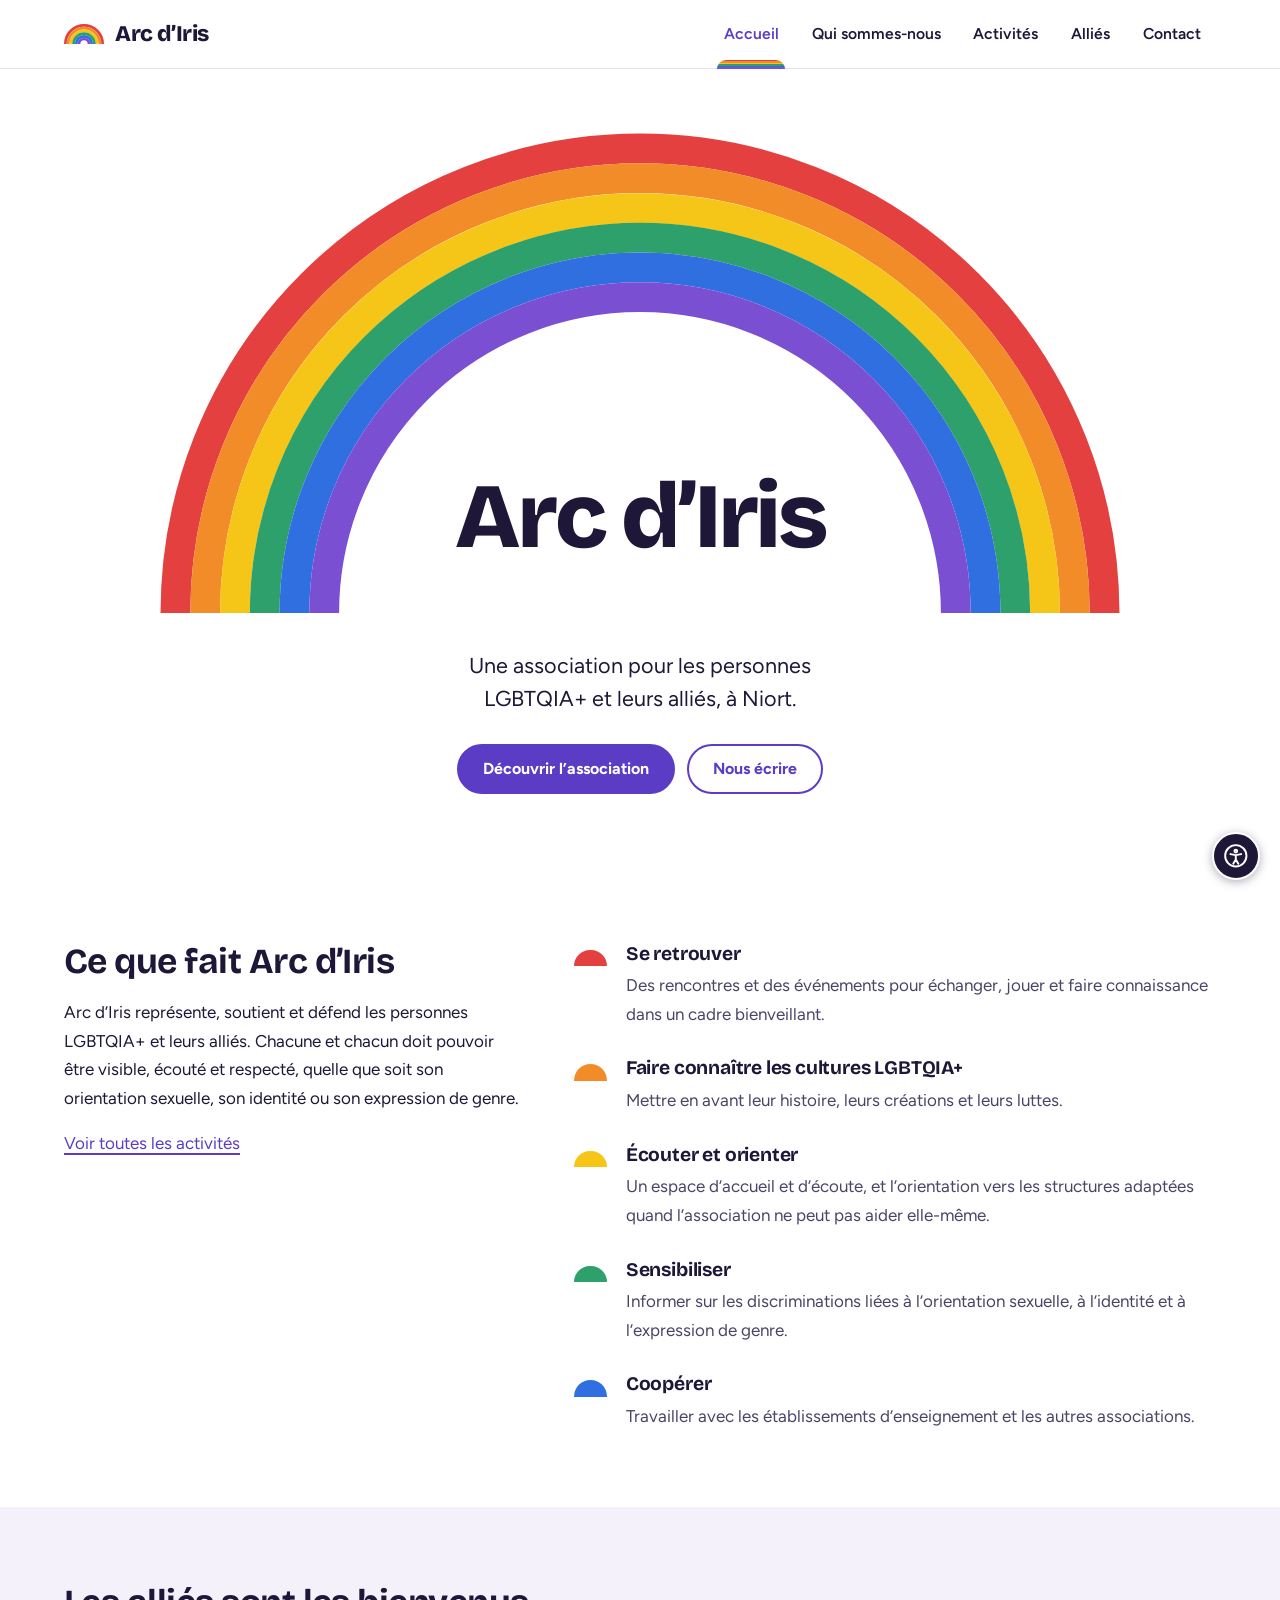
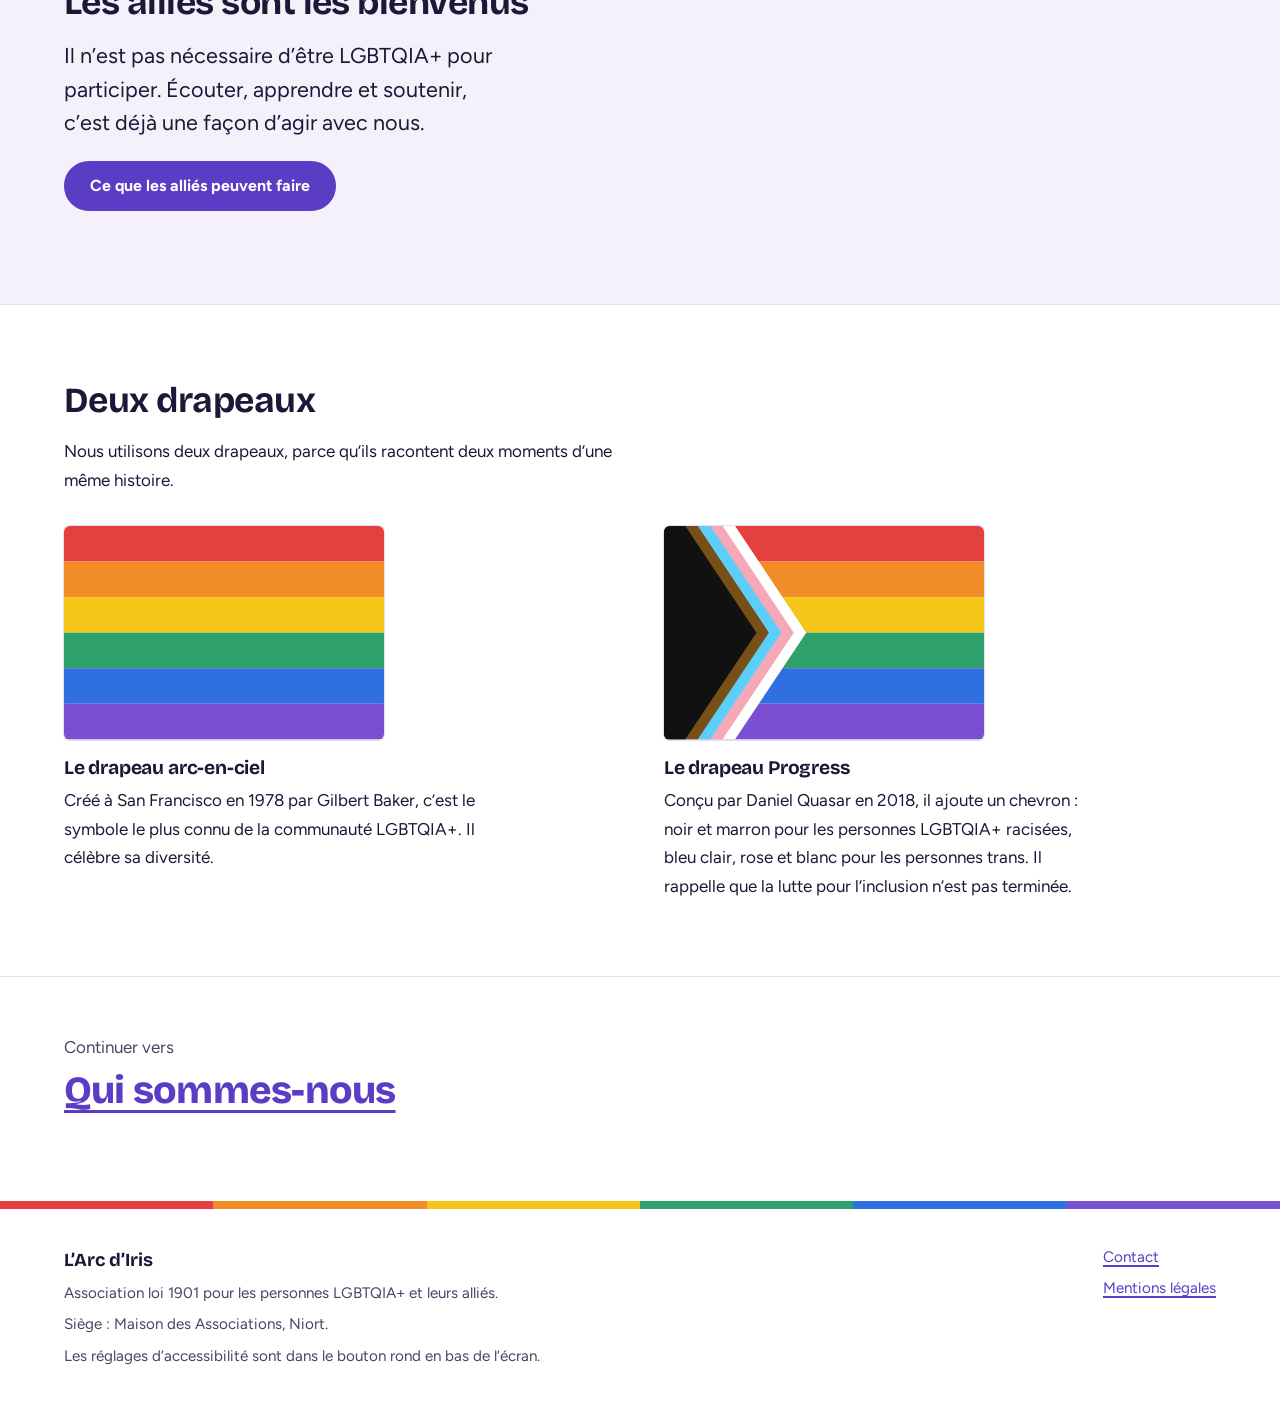
==== commit 5e1a0c58: "Add files via upload" ====
--- a/index.html
+++ b/index.html
@@ -93,7 +93,7 @@
   <div class="pied-arc" aria-hidden="true"></div>
   <div class="wrap pied-interieur">
     <div>
-      <p><strong>Arc d’Iris</strong></p>
+      <p><strong>L’Arc d’Iris</strong></p>
       <p>Association loi 1901 pour les personnes LGBTQIA+ et leurs alliés.</p>
       <p>Siège&nbsp;: Maison des Associations, Niort.</p>
       <p>Les réglages d’accessibilité sont dans le bouton rond en bas de l’écran.</p>
